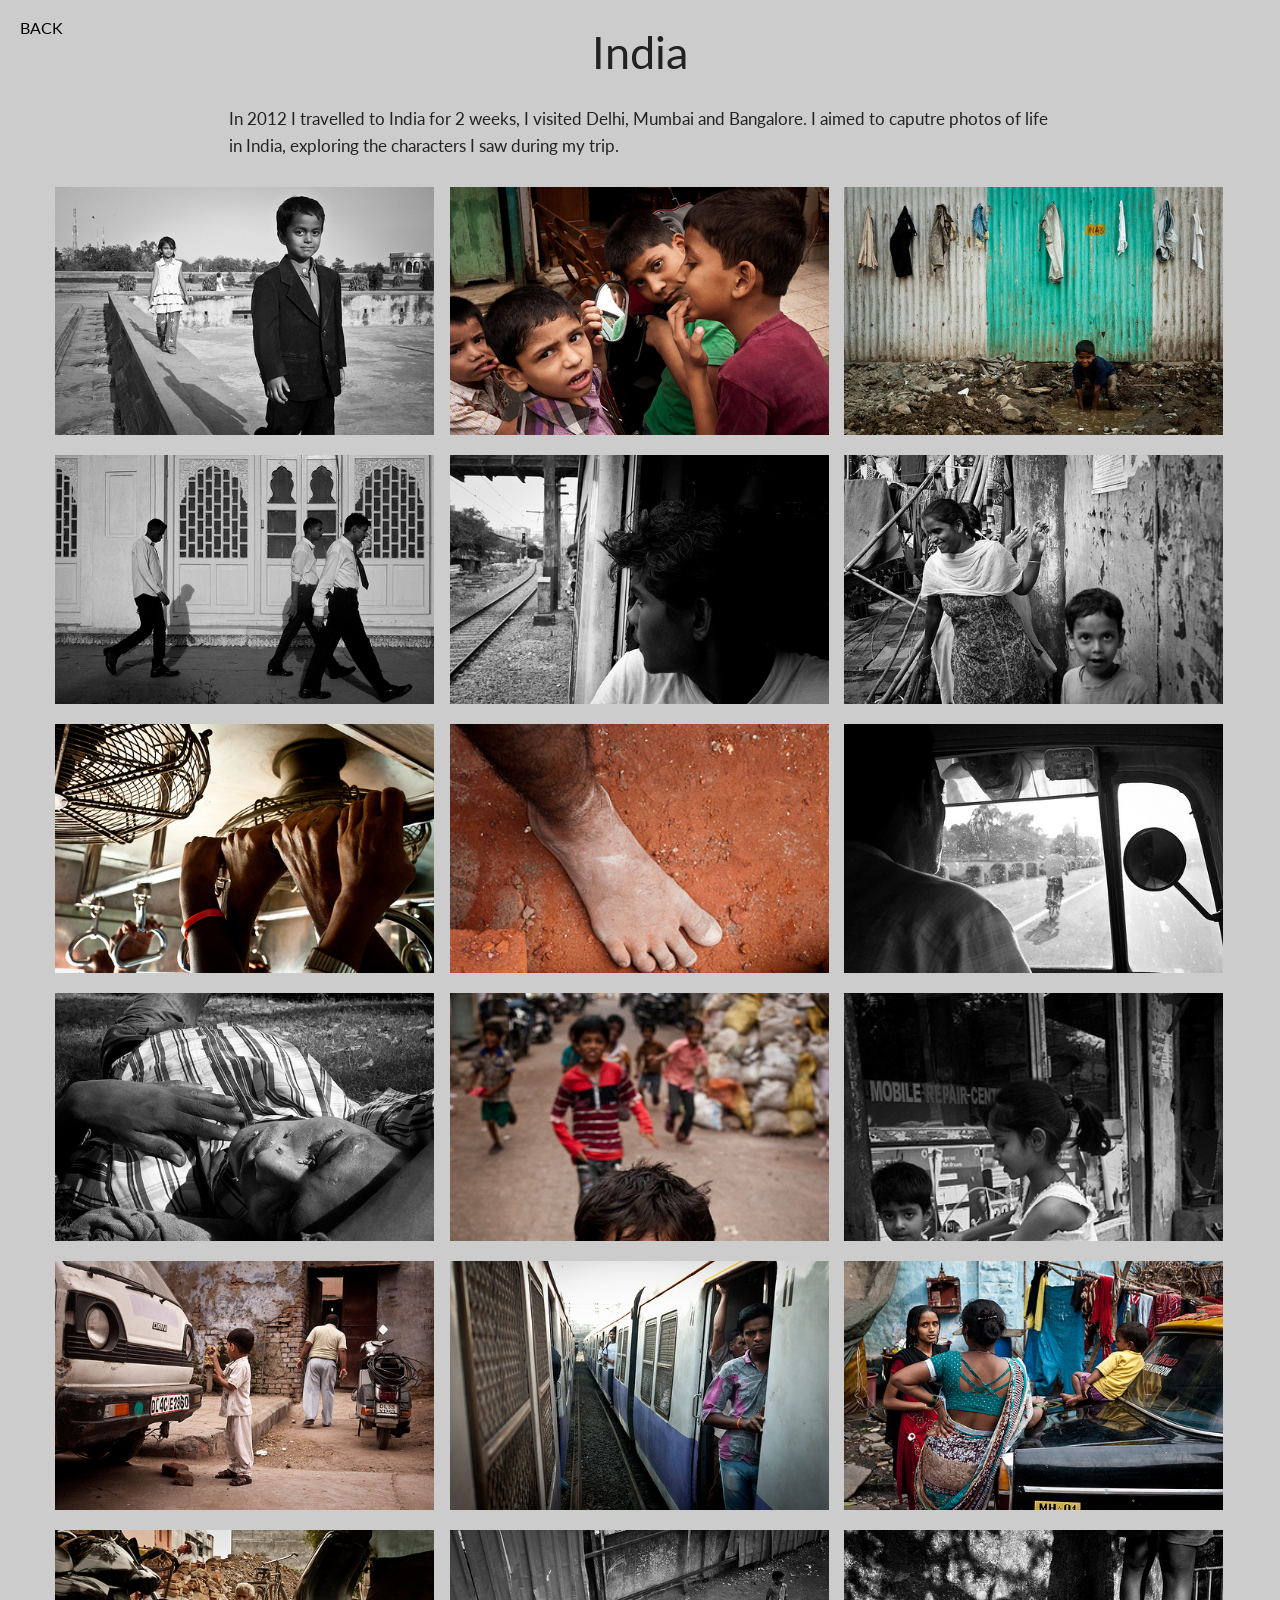
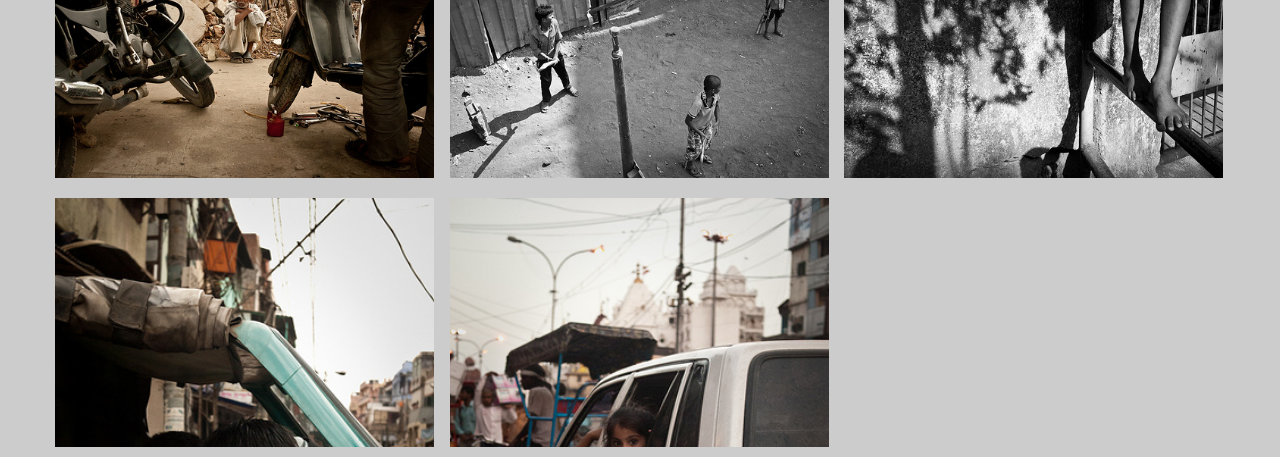
==== www/gallery/India/index.html @ d35228dc "projects page first run" ====
<!DOCTYPE html>
<!--[if lt IE 7]>      <html class="no-js lt-ie9 lt-ie8 lt-ie7"> <![endif]-->
<!--[if IE 7]>         <html class="no-js lt-ie9 lt-ie8"> <![endif]-->
<!--[if IE 8]>         <html class="no-js lt-ie9"> <![endif]-->
<!--[if gt IE 8]><!--> <html class="no-js"> <!--<![endif]-->
    <head>
        
        <meta charset="utf-8">
        <meta http-equiv="X-UA-Compatible" content="IE=edge">
        <title>JaredKrau.se - A Photo Blog</title>
        <meta name="description" content="">
        <meta name="viewport" content="width=device-width, initial-scale=1">

        <link rel="stylesheet" href="../../css/style.css">
        <link rel="stylesheet" href="../../css/foundation.css" />
        <link href='http://fonts.googleapis.com/css?family=Lato:100,300,400,900' rel='stylesheet' type='text/css'>
        <link href='http://fonts.googleapis.com/css?family=Lustria' rel='stylesheet' type='text/css'>
        <script src="../../js/vendor/modernizr-2.6.2.min.js"></script>

    </head>

    <body id="gallery">
        <!--[if lt IE 7]>
            <p class="browsehappy">You are using an <strong>outdated</strong> browser. Please <a href="http://browsehappy.com/">upgrade your browser</a> to improve your experience.</p>
        <![endif]-->
        <div class='gallery-grey hidden'>
        </div>
        <a href="javascript:void(0)" class="gallery-popup-img hidden" src=""></a>

        <div class="content row full-width">
            <div class="columns small-12 text-center">
                <h1>India</h1>

            </div>
            <a class="back-link" href="/#projects">BACK</a>
            <p class="columns small-11 small-centered medium-10 large-8">
                In 2012 I travelled to India for 2 weeks, I visited Delhi, Mumbai and Bangalore. I aimed to caputre photos of life in India, exploring the characters I saw during my trip. 
            </p>
            <div class="row gallery">
                <a href="javascript:void(0)" data-img="/India/gallery/1.jpg" class="columns small-12 medium-4 gallery-pod">
                    <img src="thumbnails/1.jpg">
                </a>
                <a href="javascript:void(0)" data-img="/India/gallery/2.jpg" class="columns small-12 medium-4 gallery-pod">
                    <img src="thumbnails/2.jpg">
                </a>
                <a href="javascript:void(0)" data-img="/India/gallery/3.jpg" class="columns small-12 medium-4 gallery-pod">
                    <img src="thumbnails/3.jpg">
                </a>
                <a href="javascript:void(0)" data-img ="/India/gallery/4.jpg" class="columns small-12 medium-4 gallery-pod">
                    <img src="thumbnails/4.jpg">
                </a>
                <a href="javascript:void(0)" data-img ="/India/gallery/5.jpg" class="columns small-12 medium-4 gallery-pod">
                    <img src="thumbnails/5.jpg">
                </a>
                <a href="javascript:void(0)" data-img ="/India/gallery/6.jpg" class="columns small-12 medium-4 gallery-pod">
                    <img src="thumbnails/6.jpg">
                </a>
                <a href="javascript:void(0)" data-img ="/India/gallery/7.jpg" class="columns small-12 medium-4 gallery-pod">
                    <img src="thumbnails/7.jpg">
                </a>
                <a href="javascript:void(0)" data-img ="/India/gallery/8.jpg" class="columns small-12 medium-4 gallery-pod">
                    <img src="thumbnails/8.jpg">
                </a>
                <a href="javascript:void(0)" data-img ="/India/gallery/9.jpg" class="columns small-12 medium-4 gallery-pod">
                    <img src="thumbnails/9.jpg">
                </a>
                 <a href="javascript:void(0)" data-img ="/India/gallery/10.jpg" class="columns small-12 medium-4 gallery-pod">
                    <img src="thumbnails/10.jpg">
                </a>
                 <a href="javascript:void(0)" data-img ="/India/gallery/11.jpg" class="columns small-12 medium-4 gallery-pod">
                    <img src="thumbnails/11.jpg">
                </a>
                 <a href="javascript:void(0)" data-img ="/India/gallery/12.jpg" class="columns small-12 medium-4 gallery-pod">
                    <img src="thumbnails/12.jpg">
                </a>
                 <a href="javascript:void(0)" data-img ="/India/gallery/13.jpg" class="columns small-12 medium-4 gallery-pod">
                    <img src="thumbnails/13.jpg">
                </a>
                 <a href="javascript:void(0)" data-img ="/India/gallery/14.jpg" class="columns small-12 medium-4 gallery-pod">
                    <img src="thumbnails/14.jpg">
                </a>
                 <a href="javascript:void(0)" data-img ="/India/gallery/15.jpg" class="columns small-12 medium-4 gallery-pod">
                    <img src="thumbnails/15.jpg">
                </a>
                 <a href="javascript:void(0)" data-img ="/India/gallery/16.jpg" class="columns small-12 medium-4 gallery-pod">
                    <img src="thumbnails/16.jpg">
                </a>
                 <a href="javascript:void(0)" data-img ="/India/gallery/17.jpg" class="columns small-12 medium-4 gallery-pod">
                    <img src="thumbnails/17.jpg">
                </a>
                 <a href="javascript:void(0)" data-img ="/India/gallery/18.jpg" class="columns small-12 medium-4 gallery-pod">
                    <img src="thumbnails/18.jpg">
                </a>
                 <a href="javascript:void(0)" data-img ="/India/gallery/19.jpg" class="columns small-12 medium-4 gallery-pod">
                    <img src="thumbnails/19.jpg">
                </a>
                 <a href="javascript:void(0)" data-img ="/India/gallery/20.jpg" class="columns small-12 medium-4 gallery-pod">
                    <img src="thumbnails/20.jpg">
                </a>

            </div>
        </div>
        <script src="//ajax.googleapis.com/ajax/libs/jquery/1.10.2/jquery.min.js"></script>
        <script>window.jQuery || document.write('<script src="../js/vendor/jquery-1.10.2.min.js"><\/script>')</script>
        <script src="../../js/plugins.js"></script>
        <script src="../../js/gallery.js"></script>
        <script src="../../js/vendor/hashchange.js"></script>

        <script src="../../js/foundation.min.js"></script>

        <script>
            $(document).foundation();
        </script>

    </body>
</html>
---- www/css/style.css ----
/*! normalize.css v1.1.3 | MIT License | git.io/normalize */
/* ==========================================================================
   HTML5 display definitions
   ========================================================================== */
/**
 * Correct `block` display not defined in IE 6/7/8/9 and Firefox 3.
 */
/* line 22, ../../src/scss/_normalize.scss */
article,
aside,
details,
figcaption,
figure,
footer,
header,
hgroup,
main,
nav,
section,
summary {
  display: block;
}

/**
 * Correct `inline-block` display not defined in IE 6/7/8/9 and Firefox 3.
 */
/* line 32, ../../src/scss/_normalize.scss */
audio,
canvas,
video {
  display: inline-block;
  *display: inline;
  *zoom: 1;
}

/**
 * Prevent modern browsers from displaying `audio` without controls.
 * Remove excess height in iOS 5 devices.
 */
/* line 43, ../../src/scss/_normalize.scss */
audio:not([controls]) {
  display: none;
  height: 0;
}

/**
 * Address styling not present in IE 7/8/9, Firefox 3, and Safari 4.
 * Known issue: no IE 6 support.
 */
/* line 53, ../../src/scss/_normalize.scss */
[hidden] {
  display: none;
}

/* ==========================================================================
   Base
   ========================================================================== */
/**
 * 1. Correct text resizing oddly in IE 6/7 when body `font-size` is set using
 *    `em` units.
 * 2. Prevent iOS text size adjust after orientation change, without disabling
 *    user zoom.
 */
/* line 68, ../../src/scss/_normalize.scss */
html {
  font-size: 100%;
  /* 1 */
  -ms-text-size-adjust: 100%;
  /* 2 */
  -webkit-text-size-adjust: 100%;
  /* 2 */
}

/**
 * Address `font-family` inconsistency between `textarea` and other form
 * elements.
 */
/* line 83, ../../src/scss/_normalize.scss */
html,
button,
input,
select,
textarea {
  font-family: sans-serif;
}

/**
 * Address margins handled incorrectly in IE 6/7.
 */
/* line 91, ../../src/scss/_normalize.scss */
body {
  margin: 0;
}

/* ==========================================================================
   Links
   ========================================================================== */
/**
 * Address `outline` inconsistency between Chrome and other browsers.
 */
/* line 103, ../../src/scss/_normalize.scss */
a:focus {
  outline: thin dotted;
}

/**
 * Improve readability when focused and also mouse hovered in all browsers.
 */
/* line 112, ../../src/scss/_normalize.scss */
a:active,
a:hover {
  outline: 0;
}

/* ==========================================================================
   Typography
   ========================================================================== */
/**
 * Address font sizes and margins set differently in IE 6/7.
 * Address font sizes within `section` and `article` in Firefox 4+, Safari 5,
 * and Chrome.
 */
/* line 126, ../../src/scss/_normalize.scss */
h1 {
  font-size: 2em;
  margin: 0.67em 0;
}

/* line 131, ../../src/scss/_normalize.scss */
h2 {
  font-size: 1.5em;
  margin: 0.83em 0;
}

/* line 136, ../../src/scss/_normalize.scss */
h3 {
  font-size: 1.17em;
  margin: 1em 0;
}

/* line 141, ../../src/scss/_normalize.scss */
h4 {
  font-size: 1em;
  margin: 1.33em 0;
}

/* line 146, ../../src/scss/_normalize.scss */
h5 {
  font-size: 0.83em;
  margin: 1.67em 0;
}

/* line 151, ../../src/scss/_normalize.scss */
h6 {
  font-size: 0.67em;
  margin: 2.33em 0;
}

/**
 * Address styling not present in IE 7/8/9, Safari 5, and Chrome.
 */
/* line 160, ../../src/scss/_normalize.scss */
abbr[title] {
  border-bottom: 1px dotted;
}

/**
 * Address style set to `bolder` in Firefox 3+, Safari 4/5, and Chrome.
 */
/* line 169, ../../src/scss/_normalize.scss */
b,
strong {
  font-weight: bold;
}

/* line 173, ../../src/scss/_normalize.scss */
blockquote {
  margin: 1em 40px;
}

/**
 * Address styling not present in Safari 5 and Chrome.
 */
/* line 181, ../../src/scss/_normalize.scss */
dfn {
  font-style: italic;
}

/**
 * Address differences between Firefox and other browsers.
 * Known issue: no IE 6/7 normalization.
 */
/* line 190, ../../src/scss/_normalize.scss */
hr {
  -moz-box-sizing: content-box;
  box-sizing: content-box;
  height: 0;
}

/**
 * Address styling not present in IE 6/7/8/9.
 */
/* line 200, ../../src/scss/_normalize.scss */
mark {
  background: #ff0;
  color: #000;
}

/**
 * Address margins set differently in IE 6/7.
 */
/* line 210, ../../src/scss/_normalize.scss */
p,
pre {
  margin: 1em 0;
}

/**
 * Correct font family set oddly in IE 6, Safari 4/5, and Chrome.
 */
/* line 221, ../../src/scss/_normalize.scss */
code,
kbd,
pre,
samp {
  font-family: monospace, serif;
  _font-family: 'courier new', monospace;
  font-size: 1em;
}

/**
 * Improve readability of pre-formatted text in all browsers.
 */
/* line 231, ../../src/scss/_normalize.scss */
pre {
  white-space: pre;
  white-space: pre-wrap;
  word-wrap: break-word;
}

/**
 * Address CSS quotes not supported in IE 6/7.
 */
/* line 241, ../../src/scss/_normalize.scss */
q {
  quotes: none;
}

/**
 * Address `quotes` property not supported in Safari 4.
 */
/* line 250, ../../src/scss/_normalize.scss */
q:before,
q:after {
  content: '';
  content: none;
}

/**
 * Address inconsistent and variable font size in all browsers.
 */
/* line 259, ../../src/scss/_normalize.scss */
small {
  font-size: 80%;
}

/**
 * Prevent `sub` and `sup` affecting `line-height` in all browsers.
 */
/* line 268, ../../src/scss/_normalize.scss */
sub,
sup {
  font-size: 75%;
  line-height: 0;
  position: relative;
  vertical-align: baseline;
}

/* line 275, ../../src/scss/_normalize.scss */
sup {
  top: -0.5em;
}

/* line 279, ../../src/scss/_normalize.scss */
sub {
  bottom: -0.25em;
}

/* ==========================================================================
   Lists
   ========================================================================== */
/**
 * Address margins set differently in IE 6/7.
 */
/* line 294, ../../src/scss/_normalize.scss */
dl,
menu,
ol,
ul {
  margin: 1em 0;
}

/* line 298, ../../src/scss/_normalize.scss */
dd {
  margin: 0 0 0 40px;
}

/**
 * Address paddings set differently in IE 6/7.
 */
/* line 308, ../../src/scss/_normalize.scss */
menu,
ol,
ul {
  padding: 0 0 0 40px;
}

/**
 * Correct list images handled incorrectly in IE 7.
 */
/* line 317, ../../src/scss/_normalize.scss */
nav ul,
nav ol {
  list-style: none;
  list-style-image: none;
}

/* ==========================================================================
   Embedded content
   ========================================================================== */
/**
 * 1. Remove border when inside `a` element in IE 6/7/8/9 and Firefox 3.
 * 2. Improve image quality when scaled in IE 7.
 */
/* line 331, ../../src/scss/_normalize.scss */
img {
  border: 0;
  /* 1 */
  -ms-interpolation-mode: bicubic;
  /* 2 */
}

/**
 * Correct overflow displayed oddly in IE 9.
 */
/* line 340, ../../src/scss/_normalize.scss */
svg:not(:root) {
  overflow: hidden;
}

/* ==========================================================================
   Figures
   ========================================================================== */
/**
 * Address margin not present in IE 6/7/8/9, Safari 5, and Opera 11.
 */
/* line 352, ../../src/scss/_normalize.scss */
figure {
  margin: 0;
}

/* ==========================================================================
   Forms
   ========================================================================== */
/**
 * Correct margin displayed oddly in IE 6/7.
 */
/* line 364, ../../src/scss/_normalize.scss */
form {
  margin: 0;
}

/**
 * Define consistent border, margin, and padding.
 */
/* line 372, ../../src/scss/_normalize.scss */
fieldset {
  border: 1px solid #c0c0c0;
  margin: 0 2px;
  padding: 0.35em 0.625em 0.75em;
}

/**
 * 1. Correct color not being inherited in IE 6/7/8/9.
 * 2. Correct text not wrapping in Firefox 3.
 * 3. Correct alignment displayed oddly in IE 6/7.
 */
/* line 384, ../../src/scss/_normalize.scss */
legend {
  border: 0;
  /* 1 */
  padding: 0;
  white-space: normal;
  /* 2 */
  *margin-left: -7px;
  /* 3 */
}

/**
 * 1. Correct font size not being inherited in all browsers.
 * 2. Address margins set differently in IE 6/7, Firefox 3+, Safari 5,
 *    and Chrome.
 * 3. Improve appearance and consistency in all browsers.
 */
/* line 401, ../../src/scss/_normalize.scss */
button,
input,
select,
textarea {
  font-size: 100%;
  /* 1 */
  margin: 0;
  /* 2 */
  vertical-align: baseline;
  /* 3 */
  *vertical-align: middle;
  /* 3 */
}

/**
 * Address Firefox 3+ setting `line-height` on `input` using `!important` in
 * the UA stylesheet.
 */
/* line 414, ../../src/scss/_normalize.scss */
button,
input {
  line-height: normal;
}

/**
 * Address inconsistent `text-transform` inheritance for `button` and `select`.
 * All other form control elements do not inherit `text-transform` values.
 * Correct `button` style inheritance in Chrome, Safari 5+, and IE 6+.
 * Correct `select` style inheritance in Firefox 4+ and Opera.
 */
/* line 426, ../../src/scss/_normalize.scss */
button,
select {
  text-transform: none;
}

/**
 * 1. Avoid the WebKit bug in Android 4.0.* where (2) destroys native `audio`
 *    and `video` controls.
 * 2. Correct inability to style clickable `input` types in iOS.
 * 3. Improve usability and consistency of cursor style between image-type
 *    `input` and others.
 * 4. Remove inner spacing in IE 7 without affecting normal text inputs.
 *    Known issue: inner spacing remains in IE 6.
 */
/* line 443, ../../src/scss/_normalize.scss */
button,
html input[type="button"],
input[type="reset"],
input[type="submit"] {
  -webkit-appearance: button;
  /* 2 */
  cursor: pointer;
  /* 3 */
  *overflow: visible;
  /* 4 */
}

/**
 * Re-set default cursor for disabled elements.
 */
/* line 454, ../../src/scss/_normalize.scss */
button[disabled],
html input[disabled] {
  cursor: default;
}

/**
 * 1. Address box sizing set to content-box in IE 8/9.
 * 2. Remove excess padding in IE 8/9.
 * 3. Remove excess padding in IE 7.
 *    Known issue: excess padding remains in IE 6.
 */
/* line 466, ../../src/scss/_normalize.scss */
input[type="checkbox"],
input[type="radio"] {
  box-sizing: border-box;
  /* 1 */
  padding: 0;
  /* 2 */
  *height: 13px;
  /* 3 */
  *width: 13px;
  /* 3 */
}

/**
 * 1. Address `appearance` set to `searchfield` in Safari 5 and Chrome.
 * 2. Address `box-sizing` set to `border-box` in Safari 5 and Chrome
 *    (include `-moz` to future-proof).
 */
/* line 479, ../../src/scss/_normalize.scss */
input[type="search"] {
  -webkit-appearance: textfield;
  /* 1 */
  -moz-box-sizing: content-box;
  -webkit-box-sizing: content-box;
  /* 2 */
  box-sizing: content-box;
}

/**
 * Remove inner padding and search cancel button in Safari 5 and Chrome
 * on OS X.
 */
/* line 492, ../../src/scss/_normalize.scss */
input[type="search"]::-webkit-search-cancel-button,
input[type="search"]::-webkit-search-decoration {
  -webkit-appearance: none;
}

/**
 * Remove inner padding and border in Firefox 3+.
 */
/* line 501, ../../src/scss/_normalize.scss */
button::-moz-focus-inner,
input::-moz-focus-inner {
  border: 0;
  padding: 0;
}

/**
 * 1. Remove default vertical scrollbar in IE 6/7/8/9.
 * 2. Improve readability and alignment in all browsers.
 */
/* line 511, ../../src/scss/_normalize.scss */
textarea {
  overflow: auto;
  /* 1 */
  vertical-align: top;
  /* 2 */
}

/* ==========================================================================
   Tables
   ========================================================================== */
/**
 * Remove most spacing between table cells.
 */
/* line 524, ../../src/scss/_normalize.scss */
table {
  border-collapse: collapse;
  border-spacing: 0;
}

/*! HTML5 Boilerplate v4.3.0 | MIT License | http://h5bp.com/ */
/*
 * What follows is the result of much research on cross-browser styling.
 * Credit left inline and big thanks to Nicolas Gallagher, Jonathan Neal,
 * Kroc Camen, and the H5BP dev community and team.
 */
/* ==========================================================================
   Base styles: opinionated defaults
   ========================================================================== */
/* line 17, ../../src/scss/_boilerplate-pre.scss */
html,
button,
input,
select,
textarea {
  color: #222;
}

/* line 21, ../../src/scss/_boilerplate-pre.scss */
html {
  font-size: 1em;
  line-height: 1.4;
}

/*
 * Remove text-shadow in selection highlight: h5bp.com/i
 * These selection rule sets have to be separate.
 * Customize the background color to match your design.
 */
/* line 32, ../../src/scss/_boilerplate-pre.scss */
::-moz-selection {
  background: #b3d4fc;
  text-shadow: none;
}

/* line 37, ../../src/scss/_boilerplate-pre.scss */
::selection {
  background: #b3d4fc;
  text-shadow: none;
}

/*
 * A better looking default horizontal rule
 */
/* line 46, ../../src/scss/_boilerplate-pre.scss */
hr {
  display: block;
  height: 1px;
  border: 0;
  border-top: 1px solid #ccc;
  margin: 1em 0;
  padding: 0;
}

/*
 * Remove the gap between images, videos, audio and canvas and the bottom of
 * their containers: h5bp.com/i/440
 */
/* line 63, ../../src/scss/_boilerplate-pre.scss */
audio,
canvas,
img,
video {
  vertical-align: middle;
}

/*
 * Remove default fieldset styles.
 */
/* line 71, ../../src/scss/_boilerplate-pre.scss */
fieldset {
  border: 0;
  margin: 0;
  padding: 0;
}

/*
 * Allow only vertical resizing of textareas.
 */
/* line 81, ../../src/scss/_boilerplate-pre.scss */
textarea {
  resize: vertical;
}

/* ==========================================================================
   Browse Happy prompt
   ========================================================================== */
/* line 89, ../../src/scss/_boilerplate-pre.scss */
.browsehappy {
  margin: 0.2em 0;
  background: #ccc;
  color: #000;
  padding: 0.2em 0;
}

/* ==========================================================================
   Author's custom styles
   ========================================================================== */
/* line 1, ../../src/scss/_main.scss */
#body {
  background-color: #ccc;
  font-family: 'Lato', sans-serif;
}

/* line 8, ../../src/scss/_main.scss */
.row.full-width {
  width: 100%;
  max-width: 100%;
}

/* line 13, ../../src/scss/_main.scss */
.row.centered {
  display: block;
  margin: 0 auto;
}

/* line 18, ../../src/scss/_main.scss */
.fade-content {
  width: 100%;
  height: 100%;
  display: block;
  opacity: 0.7;
  background-color: #333;
}

/* line 26, ../../src/scss/_main.scss */
.fade {
  opacity: 0;
}

/* line 29, ../../src/scss/_main.scss */
.hidden {
  display: none;
}

/* line 34, ../../src/scss/_main.scss */
.fader {
  transition: opacity .5s ease-in-out;
  -moz-transition: opacity .5s ease-in-out;
  -webkit-transition: opacity .5s ease-in-out;
}

/* line 41, ../../src/scss/_main.scss */
.grey-cover {
  position: absolute;
  top: 0;
  left: 0;
  width: 100%;
  height: 100%;
  background-color: #000;
  opacity: 0.9;
  display: block;
  z-index: 2;
}

/* line 53, ../../src/scss/_main.scss */
.popup-img {
  position: absolute;
  display: block;
  left: 0;
  width: 100%;
  max-width: 1000px;
  left: 50%;
  margin-left: -500px;
  z-index: 3;
  height: 100%;
  background-repeat: no-repeat;
  background-position: center top;
  background-size: contain;
}

/* line 68, ../../src/scss/_main.scss */
.top-grey {
  position: absolute;
  background-color: #333;
  height: 15px;
  width: 100%;
  top: 0;
  left: 0;
  z-index: 0;
}

/* line 78, ../../src/scss/_main.scss */
.container {
  position: absolute;
  left: 0;
  width: 100%;
  z-index: 1;
  max-width: 1535px;
}

/* line 87, ../../src/scss/_main.scss */
.nav-top-section {
  background-color: #333;
}
/* line 89, ../../src/scss/_main.scss */
.nav-top-section .navtop {
  background-color: #ccc;
  height: 15px;
}

/* line 96, ../../src/scss/_main.scss */
.nav-row .nav {
  display: block;
  padding: 15px 0 0 15px;
}
/* line 100, ../../src/scss/_main.scss */
.nav-row .nav .mobile-menu-trigger {
  display: none;
}
/* line 104, ../../src/scss/_main.scss */
.nav-row .nav img {
  display: block;
  width: 100%;
}
/* line 109, ../../src/scss/_main.scss */
.nav-row .nav .home-link {
  width: 22%;
  min-width: 45px;
  display: inline-block;
}
/* line 117, ../../src/scss/_main.scss */
.nav-row .nav ul {
  list-style-type: none;
  margin-top: 15px;
  margin-bottom: 0;
  margin-left: 0;
  padding-left: 0;
}
/* line 124, ../../src/scss/_main.scss */
.nav-row .nav ul li {
  margin: 5px 0 0 2px;
  width: 100%;
}
/* line 128, ../../src/scss/_main.scss */
.nav-row .nav ul li a {
  font-weight: 300;
  font-size: 20px;
  color: #333;
  text-decoration: none;
}
/* line 136, ../../src/scss/_main.scss */
.nav-row .nav ul li a:hover {
  color: #fff;
}
/* line 142, ../../src/scss/_main.scss */
.nav-row .nav .info {
  width: 100%;
  border-top: 1px solid #333;
  padding-top: 10px;
}
/* line 147, ../../src/scss/_main.scss */
.nav-row .nav .info p {
  font-weight: 300;
  font-size: 13px;
  color: #333;
}
/* line 155, ../../src/scss/_main.scss */
.nav-row .nav .social {
  margin: 10px 0;
  vertical-align: bottom;
}
/* line 158, ../../src/scss/_main.scss */
.nav-row .nav .social a {
  font-weight: 900;
  font-size: 15px;
  color: #333;
  text-decoration: none;
}
/* line 165, ../../src/scss/_main.scss */
.nav-row .nav .social a:hover {
  color: #fff;
}
/* line 170, ../../src/scss/_main.scss */
.nav-row .nav .burger {
  display: none;
}

/* line 177, ../../src/scss/_main.scss */
.loader {
  background-image: url("../img/load.gif");
  background-position: center 40%;
  background-size: 16px;
  background-repeat: no-repeat;
}

/* line 184, ../../src/scss/_main.scss */
.content-container {
  position: relative;
  padding: 0 !important;
  min-height: 300px;
}
/* line 191, ../../src/scss/_main.scss */
.content-container .page-title {
  padding-left: 20px;
  padding-top: 20px;
  color: #fff;
  font-size: 50px;
  font-weight: 100;
  margin: 0;
}
/* line 199, ../../src/scss/_main.scss */
.content-container p {
  padding-left: 20px;
  color: #fff;
  width: 70%;
  font-size: 16px;
  font-weight: 300;
  margin-bottom: 30px;
}
/* line 209, ../../src/scss/_main.scss */
.content-container a {
  color: #ff7700;
  text-decoration: none;
}
/* line 214, ../../src/scss/_main.scss */
.content-container a:hover {
  color: #fff;
}
/* line 218, ../../src/scss/_main.scss */
.content-container .home-page {
  display: block;
  position: relative;
  height: 0;
  padding-bottom: 67%;
  background-repeat: no-repeat;
  background-position: center top;
  background-size: contain;
}
/* line 228, ../../src/scss/_main.scss */
.content-container .home-page .loader {
  width: 31px;
  position: absolute;
  left: 50%;
  margin-left: -15.5px;
  top: 30%;
  opacity: 0.8;
}
/* line 238, ../../src/scss/_main.scss */
.content-container .page {
  background-color: #333;
}
/* line 242, ../../src/scss/_main.scss */
.content-container .content-container {
  width: 100%;
}
/* line 246, ../../src/scss/_main.scss */
.content-container img {
  width: 100%;
}
/* line 250, ../../src/scss/_main.scss */
.content-container .left {
  position: absolute;
  top: 0;
  left: 0;
  opacity: 0.1;
  height: 100%;
  background: url("../img/naked-arrow-left.png") no-repeat center 40%;
  background-size: 90%;
}
/* line 260, ../../src/scss/_main.scss */
.content-container .right {
  position: absolute;
  top: 0;
  right: 0;
  opacity: 0.1;
  height: 100%;
  background: url("../img/naked-arrow-right.png") no-repeat center 40%;
  background-size: 90%;
}
/* line 270, ../../src/scss/_main.scss */
.content-container .left:hover {
  opacity: 0.8;
}
/* line 274, ../../src/scss/_main.scss */
.content-container .right:hover {
  opacity: 0.8;
}
/* line 278, ../../src/scss/_main.scss */
.content-container .archive-page {
  position: relative;
}
/* line 280, ../../src/scss/_main.scss */
.content-container .archive-page .archive-row {
  margin: 0;
  width: 100%;
  padding-bottom: 30px;
}
/* line 284, ../../src/scss/_main.scss */
.content-container .archive-page .archive-row [class*="column"] + [class*="column"]:last-child {
  float: left;
}
/* line 288, ../../src/scss/_main.scss */
.content-container .archive-page .archive-image-wrap {
  background-color: transparent;
}
/* line 291, ../../src/scss/_main.scss */
.content-container .archive-page .archive-image-wrap img {
  width: 100%;
  margin: 25px 0 0;
  -webkit-border-radius: 8px;
  -moz-border-radius: 8px;
  border-radius: 8px;
}
/* line 300, ../../src/scss/_main.scss */
.content-container .archive-page .archive-thumb {
  border: 2px solid transparent;
}
/* line 303, ../../src/scss/_main.scss */
.content-container .archive-page .archive-thumb:hover {
  border: 2px solid #ff7700;
}
/* line 308, ../../src/scss/_main.scss */
.content-container .archive-page .archive-next-button {
  display: inline-block;
  width: 45%;
  float: right;
  height: 45px;
  padding-top: 10px;
  font-size: 20px;
}
/* line 317, ../../src/scss/_main.scss */
.content-container .archive-page .archive-previous-button {
  display: inline-block;
  width: 45%;
  float: left;
  height: 45px;
  padding-top: 10px;
  font-size: 20px;
}
/* line 327, ../../src/scss/_main.scss */
.content-container .archive-page .archive-buttons-holder {
  position: absolute;
  top: 30px;
  right: 15px;
  width: 50%;
  max-width: 550px;
  height: 55px;
}
/* line 336, ../../src/scss/_main.scss */
.content-container .archive-page .archive-button {
  text-decoration: none;
  background-color: transparent;
  border: 2px solid #aaa;
  color: #ff7700;
  font-weight: 400;
  text-align: center;
  -webkit-border-radius: 4px;
  -moz-border-radius: 4px;
  border-radius: 4px;
  -webkit-transition: all 250ms linear;
  -moz-transition: all 250ms linear;
  -o-transition: all 250ms linear;
  -ms-transition: all 250ms linear;
  transition: all 250ms linear;
}
/* line 353, ../../src/scss/_main.scss */
.content-container .archive-page .archive-button:hover {
  background-color: #555;
}

/* line 361, ../../src/scss/_main.scss */
.project-row {
  width: 95% !important;
  margin: 0 auto !important;
  margin-top: 30px !important;
}
/* line 365, ../../src/scss/_main.scss */
.project-row [class*="column"] + [class*="column"]:last-child {
  float: left;
}

/* line 371, ../../src/scss/_main.scss */
.page-subheader {
  position: absolute;
  left: 0;
  bottom: 0;
  width: 100%;
  text-align: center;
  font-size: 20px;
  font-weight: 300;
  color: #fff;
  margin-bottom: 10px;
}

/* line 384, ../../src/scss/_main.scss */
.project-pod {
  border: 2px solid transparent;
  margin-bottom: 10px;
  -webkit-border-radius: 4px;
  -moz-border-radius: 4px;
  border-radius: 4px;
  position: relative;
  height: 0;
  padding-bottom: 30%;
}
/* line 394, ../../src/scss/_main.scss */
.project-pod img {
  position: absolute;
  top: 10px;
  left: 50%;
  width: 96%;
  margin-left: -48%;
}

/* line 404, ../../src/scss/_main.scss */
.project-pod:hover {
  border: 2px solid #ff7700;
}

/* line 409, ../../src/scss/_main.scss */
#gallery {
  background-color: #ccc;
  font-family: 'Lato', sans-serif;
  display: block;
}
/* line 414, ../../src/scss/_main.scss */
#gallery .gallery {
  display: block;
  width: 100%;
  margin: 0 auto;
  max-width: 1200px;
  padding-right: 1em;
}
/* line 420, ../../src/scss/_main.scss */
#gallery .gallery [class*="column"] + [class*="column"]:last-child {
  float: left;
}
/* line 424, ../../src/scss/_main.scss */
#gallery h1 {
  font-size: 45px;
  font-weight: 400;
  text-align: center;
}
/* line 430, ../../src/scss/_main.scss */
#gallery p {
  line-height: 1.6em;
  font-size: 17px;
}
/* line 435, ../../src/scss/_main.scss */
#gallery .gallery-pod {
  margin: 10px 0;
  position: relative;
  height: 0;
  padding-bottom: 21%;
  overflow: hidden;
}
/* line 442, ../../src/scss/_main.scss */
#gallery .gallery-pod img {
  position: absolute;
  top: 0;
  width: 96%;
  margin-left: -48%;
  display: block;
  margin: 0 auto;
}
/* line 452, ../../src/scss/_main.scss */
#gallery .back-link {
  position: absolute;
  left: 20px;
  top: 20px;
  text-decoration: none;
  color: #000;
  z-index: 1;
}
/* line 461, ../../src/scss/_main.scss */
#gallery .back-link:hover {
  color: #ff7700;
}
/* line 465, ../../src/scss/_main.scss */
#gallery .gallery-grey {
  position: fixed;
  top: 0;
  left: 0;
  width: 100%;
  height: 100%;
  background-color: #000;
  opacity: 0.9;
  display: block;
  z-index: 2;
}
/* line 477, ../../src/scss/_main.scss */
#gallery .gallery-popup-img {
  position: fixed;
  display: block;
  width: 100%;
  max-width: 1000px;
  left: 50%;
  margin-left: -500px;
  z-index: 3;
  height: 100%;
  background-position: top center;
  background-repeat: no-repeat;
  background-size: contain;
}
/* line 491, ../../src/scss/_main.scss */
#gallery .body-limit {
  max-height: 100%;
}

/* line 1, ../../src/scss/_uploads.scss */
.body-limit {
  display: block;
  max-height: 900px;
  max-width: 100%;
  overflow: hidden;
}

/* line 8, ../../src/scss/_uploads.scss */
#uploads {
  background-color: #222;
}
/* line 11, ../../src/scss/_uploads.scss */
#uploads .uploader {
  position: absolute;
  z-index: 3;
}
/* line 16, ../../src/scss/_uploads.scss */
#uploads .uploader-container {
  text-align: center;
}
/* line 20, ../../src/scss/_uploads.scss */
#uploads .upload-form {
  position: absolute;
  left: 50%;
  top: 150px;
  margin-left: -175px;
  background-color: #444;
  text-align: center;
  display: block;
  padding: 20px;
  width: 350px;
  height: 315px;
  border: 1px solid #000;
  -webkit-border-radius: 4px;
  -moz-border-radius: 4px;
  border-radius: 4px;
}
/* line 37, ../../src/scss/_uploads.scss */
#uploads .upload-form h1 {
  font-family: 'Lato', sans-serif;
  font-weight: 300;
  color: #ddd;
  font-size: 45px;
  margin: 0 auto;
  display: block;
  padding: 0 0 15px;
}
/* line 48, ../../src/scss/_uploads.scss */
#uploads .hidden-form-element {
  display: none;
  visibility: hidden;
  opacity: 0;
}
/* line 54, ../../src/scss/_uploads.scss */
#uploads .form-button {
  width: 45%;
  height: 34px;
  padding-top: 9px;
  display: inline-block;
  font-size: 15px;
}
/* line 62, ../../src/scss/_uploads.scss */
#uploads .upload-link {
  display: inline-block;
  font-family: 'Lato', sans-serif;
  font-weight: 400;
  font-size: 35px;
  color: #ff7700;
  padding-top: 30px;
  text-decoration: none;
}
/* line 72, ../../src/scss/_uploads.scss */
#uploads .upload-link:hover {
  color: #ddd;
}
/* line 76, ../../src/scss/_uploads.scss */
#uploads .top-nav {
  position: fixed;
  z-index: 1;
  background-color: #333;
  width: 100%;
  border-bottom: 1px solid #eee;
}
/* line 85, ../../src/scss/_uploads.scss */
#uploads .archive-image-holder {
  margin-top: 105px;
}
/* line 89, ../../src/scss/_uploads.scss */
#uploads .button-link {
  float: left;
}
/* line 93, ../../src/scss/_uploads.scss */
#uploads .next-button {
  display: inline-block;
  width: 45%;
  float: right;
  height: 45px;
  padding-top: 10px;
  font-size: 20px;
}
/* line 102, ../../src/scss/_uploads.scss */
#uploads .previous-button {
  display: inline-block;
  width: 45%;
  float: left;
  height: 45px;
  padding-top: 10px;
  font-size: 20px;
}
/* line 112, ../../src/scss/_uploads.scss */
#uploads .buttons-holder {
  display: block;
  float: right;
  margin: 25px 0;
  max-width: 550px;
  width: 99%;
  height: 55px;
}
/* line 123, ../../src/scss/_uploads.scss */
#uploads .button {
  text-decoration: none;
  background-color: transparent;
  border: 2px solid #aaa;
  color: #dddddd;
  font-family: 'Lato', sans-serif;
  font-weight: 400;
  text-align: center;
  -webkit-border-radius: 4px;
  -moz-border-radius: 4px;
  border-radius: 4px;
  -webkit-transition: all 250ms linear;
  -moz-transition: all 250ms linear;
  -o-transition: all 250ms linear;
  -ms-transition: all 250ms linear;
  transition: all 250ms linear;
}
/* line 141, ../../src/scss/_uploads.scss */
#uploads .button:hover {
  background-color: #555555;
}
/* line 145, ../../src/scss/_uploads.scss */
#uploads .submit-link {
  float: right;
}
/* line 149, ../../src/scss/_uploads.scss */
#uploads .textarea {
  outline: none;
  padding: 10px;
  margin: 0 auto 30px;
  display: block;
  width: 100%;
  height: 100px;
  max-height: 100px;
  font-family: Helvetica, Arial, "Sans Serif";
  font-size: 13px;
  color: #333;
  border: 1px solid #ddd;
  -webkit-border-radius: 4px;
  -moz-border-radius: 4px;
  border-radius: 4px;
  -webkit-box-shadow: inset 0px 0px 10px 0px #eee;
  -moz-box-shadow: inset 0px 0px 10px 0px #eee;
  box-shadow: inset 0px 0px 10px 0px #eee;
  -webkit-transition: all 250ms linear;
  -moz-transition: all 350ms linear;
  -o-transition: all 350ms linear;
  -ms-transition: all 350ms linear;
  transition: all 350ms linear;
}
/* line 175, ../../src/scss/_uploads.scss */
#uploads .textarea:focus {
  background-color: #ddd;
  border-color: #999;
  -webkit-box-shadow: inset 0px 0px 10px 0px #ddd;
  -moz-box-shadow: inset 0px 0px 10px 0px #ddd;
  box-shadow: inset 0px 0px 10px 0px #ddd;
}
/* line 183, ../../src/scss/_uploads.scss */
#uploads .editor {
  position: relative;
  z-index: 1;
}
/* line 185, ../../src/scss/_uploads.scss */
#uploads .editor [class*="column"] + [class*="column"]:last-child {
  float: left;
}
/* line 191, ../../src/scss/_uploads.scss */
#uploads .image-block {
  height: 335px;
  border-left: 1px solid #eee;
  border-bottom: 1px solid #eee;
  border-right: 1px solid #eee;
}
/* line 201, ../../src/scss/_uploads.scss */
#uploads .image-block img {
  width: 100%;
  max-width: 150px;
  display: block;
  margin: 20px auto;
  -webkit-border-radius: 8px;
  -moz-border-radius: 8px;
  border-radius: 8px;
  border: 1px solid #222;
}
/* line 212, ../../src/scss/_uploads.scss */
#uploads .image-block textarea {
  padding: 5px;
  width: 100%;
  height: 60px;
  -webkit-border-radius: 8px;
  -moz-border-radius: 8px;
  border-radius: 8px;
}
/* line 221, ../../src/scss/_uploads.scss */
#uploads .image-block .portfolio-block {
  width: 100%;
  display: block;
  height: 15px;
  margin: 5px 0 10px;
}
/* line 228, ../../src/scss/_uploads.scss */
#uploads .image-block .portfolio {
  float: left;
  display: inline-block;
}
/* line 233, ../../src/scss/_uploads.scss */
#uploads .image-block h3 {
  display: inline-block;
  color: #fff;
  float: right;
  margin: -4px 0 0;
}
/* line 240, ../../src/scss/_uploads.scss */
#uploads .image-block a {
  display: inline-block;
  width: 40px;
  height: 40px;
  opacity: 0.6;
  margin-top: 10px;
}
/* line 248, ../../src/scss/_uploads.scss */
#uploads .image-block a:hover {
  opacity: 1;
}
/* line 252, ../../src/scss/_uploads.scss */
#uploads .image-block .save {
  background: url(../img/save.png) no-repeat top left;
  float: left;
  margin-left: 10%;
}
/* line 258, ../../src/scss/_uploads.scss */
#uploads .image-block .delete {
  background: url(../img/delete.png) no-repeat top left;
  float: right;
  margin-right: 10%;
}
/* line 266, ../../src/scss/_uploads.scss */
#uploads .grey {
  position: absolute;
  height: 1000px;
  width: 100%;
  top: 0;
  left: 0;
  opacity: 0.8;
  background-color: #000;
  z-index: 2;
  display: block;
}
/* line 279, ../../src/scss/_uploads.scss */
#uploads .popup {
  position: fixed;
  top: 5%;
  width: 300px;
  left: 50%;
  margin-left: -150px;
  background-color: #aaa;
  -webkit-border-radius: 8px;
  -moz-border-radius: 8px;
  border-radius: 8px;
  border: 2px solid #000;
  z-index: 3;
  padding-top: 25px;
  position: relative;
}
/* line 293, ../../src/scss/_uploads.scss */
#uploads .popup h2 {
  font-family: 'Lato', sans-serif;
  font-weight: 400;
  font-size: 15px;
  width: 100%;
  text-align: center;
  margin-bottom: 10px;
}
/* line 302, ../../src/scss/_uploads.scss */
#uploads .popup h3 {
  font-family: 'Lato', sans-serif;
  font-weight: 400;
  font-size: 15px;
  text-align: left;
  margin-bottom: 10px;
  padding-left: 20px;
  display: inline-block;
  padding-right: 5px;
}
/* line 313, ../../src/scss/_uploads.scss */
#uploads .popup span {
  font-family: 'Lato', sans-serif;
  font-weight: 400;
  font-size: 12px;
  display: inline-block;
}
/* line 322, ../../src/scss/_uploads.scss */
#uploads .popup-thumb {
  margin: 0 auto;
  display: block;
  -webkit-border-radius: 8px;
  -moz-border-radius: 8px;
  border-radius: 8px;
}
/* line 330, ../../src/scss/_uploads.scss */
#uploads .popup-confirm {
  background: url(../img/save.png) no-repeat top left;
  margin-left: 20px;
  width: 40px;
  height: 40px;
  display: inline-block;
}
/* line 338, ../../src/scss/_uploads.scss */
#uploads .popup-cancel {
  background: url(../img/delete.png) no-repeat top left;
  margin-left: 172px;
  width: 40px;
  height: 40px;
  display: inline-block;
}
/* line 346, ../../src/scss/_uploads.scss */
#uploads .popup-buttons {
  margin: 20px 0;
}

@media (max-width: 1025px) {
  /* line 6, ../../src/scss/_media.scss */
  .content-container .left {
    background-position: center 25%;
    opacity: 0.8;
  }
  /* line 10, ../../src/scss/_media.scss */
  .content-container .right {
    background-position: center 25%;
    opacity: 0.8;
  }
  /* line 14, ../../src/scss/_media.scss */
  .content-container .left:hover {
    opacity: 0.8;
  }
  /* line 18, ../../src/scss/_media.scss */
  .content-container .right:hover {
    opacity: 0.8;
  }
  /* line 22, ../../src/scss/_media.scss */
  .content-container .archive-page .archive-thumb {
    border: none;
  }
  /* line 25, ../../src/scss/_media.scss */
  .content-container .archive-page .archive-thumb:hover {
    border: none;
  }
}
@media (max-width: 1000px) {
  /* line 37, ../../src/scss/_media.scss */
  .popup-img {
    margin-left: -50%;
  }

  /* line 42, ../../src/scss/_media.scss */
  #gallery .gallery-popup-img {
    margin-left: -50%;
  }
}
@media (max-width: 640px) {
  /* line 50, ../../src/scss/_media.scss */
  .loader {
    background-image: url("../img/load.gif");
    background-position: center 15%;
    background-size: 16px;
    background-repeat: no-repeat;
  }

  /* line 56, ../../src/scss/_media.scss */
  .grey-cover {
    display: none;
  }

  /* line 60, ../../src/scss/_media.scss */
  .popup-img {
    display: none;
  }

  /* line 63, ../../src/scss/_media.scss */
  .nav-top-section {
    display: none;
  }

  /* line 67, ../../src/scss/_media.scss */
  .top-grey {
    display: none;
  }

  /* line 71, ../../src/scss/_media.scss */
  .mobile-hidden {
    display: none;
  }

  /* line 75, ../../src/scss/_media.scss */
  .mobile-fade {
    opacity: 0;
  }

  /* line 80, ../../src/scss/_media.scss */
  .nav-row .nav {
    padding: 0;
  }
  /* line 84, ../../src/scss/_media.scss */
  .nav-row .nav .mobile-menu-trigger {
    font-family: 'Lato', sans-serif;
    font-weight: 900;
    font-size: 25px;
    color: #333;
    float: right;
    padding: 12px 5px;
    display: inline-block;
    text-decoration: none;
  }
  /* line 95, ../../src/scss/_media.scss */
  .nav-row .nav img {
    width: 50px;
    padding: 5px;
  }
  /* line 100, ../../src/scss/_media.scss */
  .nav-row .nav .home-link {
    width: 30%;
    display: inline-block;
  }
  /* line 105, ../../src/scss/_media.scss */
  .nav-row .nav .mobile-menu {
    position: absolute;
    right: -57px;
    top: 54px;
    z-index: -1;
  }
  /* line 111, ../../src/scss/_media.scss */
  .nav-row .nav .mobile-menu .mobile-home {
    width: 40px;
    height: 40px;
    display: block;
    background: url("../img/logosmall.png") no-repeat center top;
    background-size: 100%;
  }
  /* line 122, ../../src/scss/_media.scss */
  .nav-row .nav ul {
    position: absolute;
    left: 0;
    top: 35px;
    z-index: -1;
  }
  /* line 129, ../../src/scss/_media.scss */
  .nav-row .nav ul li {
    display: block;
    margin: 10px 0 0 2px;
    width: 100%;
  }
  /* line 134, ../../src/scss/_media.scss */
  .nav-row .nav ul li a {
    font-family: 'Lato', sans-serif;
    font-weight: 300;
    font-size: 23px;
    color: #333;
    text-align: right;
    text-decoration: none;
    -webkit-text-size-adjust: 100%;
    -moz-text-size-adjust: 100%;
    -ms-text-size-adjust: 100%;
    text-rendering: geometricPrecision;
  }
  /* line 146, ../../src/scss/_media.scss */
  .nav-row .nav ul li a:hover {
    color: #333;
  }
  /* line 149, ../../src/scss/_media.scss */
  .nav-row .nav ul li .social {
    font-size: 15px;
    font-weight: 600;
  }
  /* line 153, ../../src/scss/_media.scss */
  .nav-row .nav ul li .social:hover {
    color: #000;
  }
  /* line 159, ../../src/scss/_media.scss */
  .nav-row .nav .info {
    display: none;
  }

  /* line 168, ../../src/scss/_media.scss */
  .content-container {
    background-color: transparent;
  }
  /* line 171, ../../src/scss/_media.scss */
  .content-container .page-title {
    font-size: 30px;
  }
  /* line 176, ../../src/scss/_media.scss */
  .content-container p {
    padding-left: 20px;
    color: #fff;
    width: 95%;
    font-size: 20px;
    font-family: 'Lato', sans-serif;
    font-weight: 300;
    margin-bottom: 20px;
  }
  /* line 187, ../../src/scss/_media.scss */
  .content-container .portrait {
    max-width: 640px;
  }
  /* line 190, ../../src/scss/_media.scss */
  .content-container .home-page {
    overflow: visible;
    background-size: 100%;
    padding-bottom: 150%;
  }
  /* line 196, ../../src/scss/_media.scss */
  .content-container .left {
    position: absolute;
    top: -51px;
    left: 80px;
    opacity: 1;
    width: 50px;
    height: 50px;
    background: url("../img/naked-arrow-left.png") no-repeat left center;
  }
  /* line 205, ../../src/scss/_media.scss */
  .content-container .left:hover {
    opacity: 1;
  }
  /* line 209, ../../src/scss/_media.scss */
  .content-container .right {
    position: absolute;
    top: -51px;
    right: 80px;
    opacity: 1;
    width: 50px;
    height: 50px;
    background: url("../img/naked-arrow-right.png") no-repeat right center;
  }
  /* line 218, ../../src/scss/_media.scss */
  .content-container .right:hover {
    opacity: 1;
  }
  /* line 223, ../../src/scss/_media.scss */
  .content-container .archive-page .archive-buttons-holder {
    top: 14px;
  }
  /* line 226, ../../src/scss/_media.scss */
  .content-container .archive-page .archive-button:hover {
    background-color: transparent;
  }

  /* line 235, ../../src/scss/_media.scss */
  #uploads .upload-link {
    font-size: 25px;
    padding-top: 36px;
  }

  /* line 242, ../../src/scss/_media.scss */
  .page-subheader {
    font-size: 20px;
  }

  /* line 246, ../../src/scss/_media.scss */
  .project-pod {
    padding-bottom: 45%;
  }

  /* line 251, ../../src/scss/_media.scss */
  .project-pod:hover {
    border: 2px solid transparent;
  }

  /* line 257, ../../src/scss/_media.scss */
  #gallery .gallery-pod {
    padding-bottom: 63%;
  }
}
/* ==========================================================================
   Helper classes
   ========================================================================== */
/*
 * Image replacement
 */
/* line 12, ../../src/scss/_boilerplate-post.scss */
.ir {
  background-color: transparent;
  border: 0;
  overflow: hidden;
  /* IE 6/7 fallback */
  *text-indent: -9999px;
}

/* line 20, ../../src/scss/_boilerplate-post.scss */
.ir:before {
  content: "";
  display: block;
  width: 0;
  height: 150%;
}

/*
 * Hide from both screenreaders and browsers: h5bp.com/u
 */
/* line 31, ../../src/scss/_boilerplate-post.scss */
.hidden {
  display: none !important;
  visibility: hidden;
}

/*
 * Hide only visually, but have it available for screenreaders: h5bp.com/v
 */
/* line 40, ../../src/scss/_boilerplate-post.scss */
.visuallyhidden {
  border: 0;
  clip: rect(0 0 0 0);
  height: 1px;
  margin: -1px;
  overflow: hidden;
  padding: 0;
  position: absolute;
  width: 1px;
}

/*
 * Extends the .visuallyhidden class to allow the element to be focusable
 * when navigated to via the keyboard: h5bp.com/p
 */
/* line 57, ../../src/scss/_boilerplate-post.scss */
.visuallyhidden.focusable:active,
.visuallyhidden.focusable:focus {
  clip: auto;
  height: auto;
  margin: 0;
  overflow: visible;
  position: static;
  width: auto;
}

/*
 * Hide visually and from screenreaders, but maintain layout
 */
/* line 70, ../../src/scss/_boilerplate-post.scss */
.invisible {
  visibility: hidden;
}

/*
 * Clearfix: contain floats
 *
 * For modern browsers
 * 1. The space content is one way to avoid an Opera bug when the
 *    `contenteditable` attribute is included anywhere else in the document.
 *    Otherwise it causes space to appear at the top and bottom of elements
 *    that receive the `clearfix` class.
 * 2. The use of `table` rather than `block` is only necessary if using
 *    `:before` to contain the top-margins of child elements.
 */
/* line 87, ../../src/scss/_boilerplate-post.scss */
.clearfix:before,
.clearfix:after {
  content: " ";
  /* 1 */
  display: table;
  /* 2 */
}

/* line 92, ../../src/scss/_boilerplate-post.scss */
.clearfix:after {
  clear: both;
}

/*
 * For IE 6/7 only
 * Include this rule to trigger hasLayout and contain floats.
 */
/* line 101, ../../src/scss/_boilerplate-post.scss */
.clearfix {
  *zoom: 1;
}

/* ==========================================================================
   EXAMPLE Media Queries for Responsive Design.
   These examples override the primary ('mobile first') styles.
   Modify as content requires.
   ========================================================================== */
@media only screen and (min-width: 35em) {
  /* Style adjustments for viewports that meet the condition */
}
@media print, (-o-min-device-pixel-ratio: 5 / 4), (-webkit-min-device-pixel-ratio: 1.25), (min-resolution: 120dpi) {
  /* Style adjustments for high resolution devices */
}
/* ==========================================================================
   Print styles.
   Inlined to avoid required HTTP connection: h5bp.com/r
   ========================================================================== */
@media print {
  /* line 128, ../../src/scss/_boilerplate-post.scss */
  * {
    background: transparent !important;
    color: #000 !important;
    /* Black prints faster: h5bp.com/s */
    box-shadow: none !important;
    text-shadow: none !important;
  }

  /* line 136, ../../src/scss/_boilerplate-post.scss */
  a,
  a:visited {
    text-decoration: underline;
  }

  /* line 140, ../../src/scss/_boilerplate-post.scss */
  a[href]:after {
    content: " (" attr(href) ")";
  }

  /* line 144, ../../src/scss/_boilerplate-post.scss */
  abbr[title]:after {
    content: " (" attr(title) ")";
  }

  /*
   * Don't show links for images, or javascript/internal links
   */
  /* line 154, ../../src/scss/_boilerplate-post.scss */
  .ir a:after,
  a[href^="javascript:"]:after,
  a[href^="#"]:after {
    content: "";
  }

  /* line 159, ../../src/scss/_boilerplate-post.scss */
  pre,
  blockquote {
    border: 1px solid #999;
    page-break-inside: avoid;
  }

  /* line 164, ../../src/scss/_boilerplate-post.scss */
  thead {
    display: table-header-group;
    /* h5bp.com/t */
  }

  /* line 169, ../../src/scss/_boilerplate-post.scss */
  tr,
  img {
    page-break-inside: avoid;
  }

  /* line 173, ../../src/scss/_boilerplate-post.scss */
  img {
    max-width: 100% !important;
  }

  @page {
    margin: 0.5cm;
}

  /* line 183, ../../src/scss/_boilerplate-post.scss */
  p,
  h2,
  h3 {
    orphans: 3;
    widows: 3;
  }

  /* line 189, ../../src/scss/_boilerplate-post.scss */
  h2,
  h3 {
    page-break-after: avoid;
  }
}
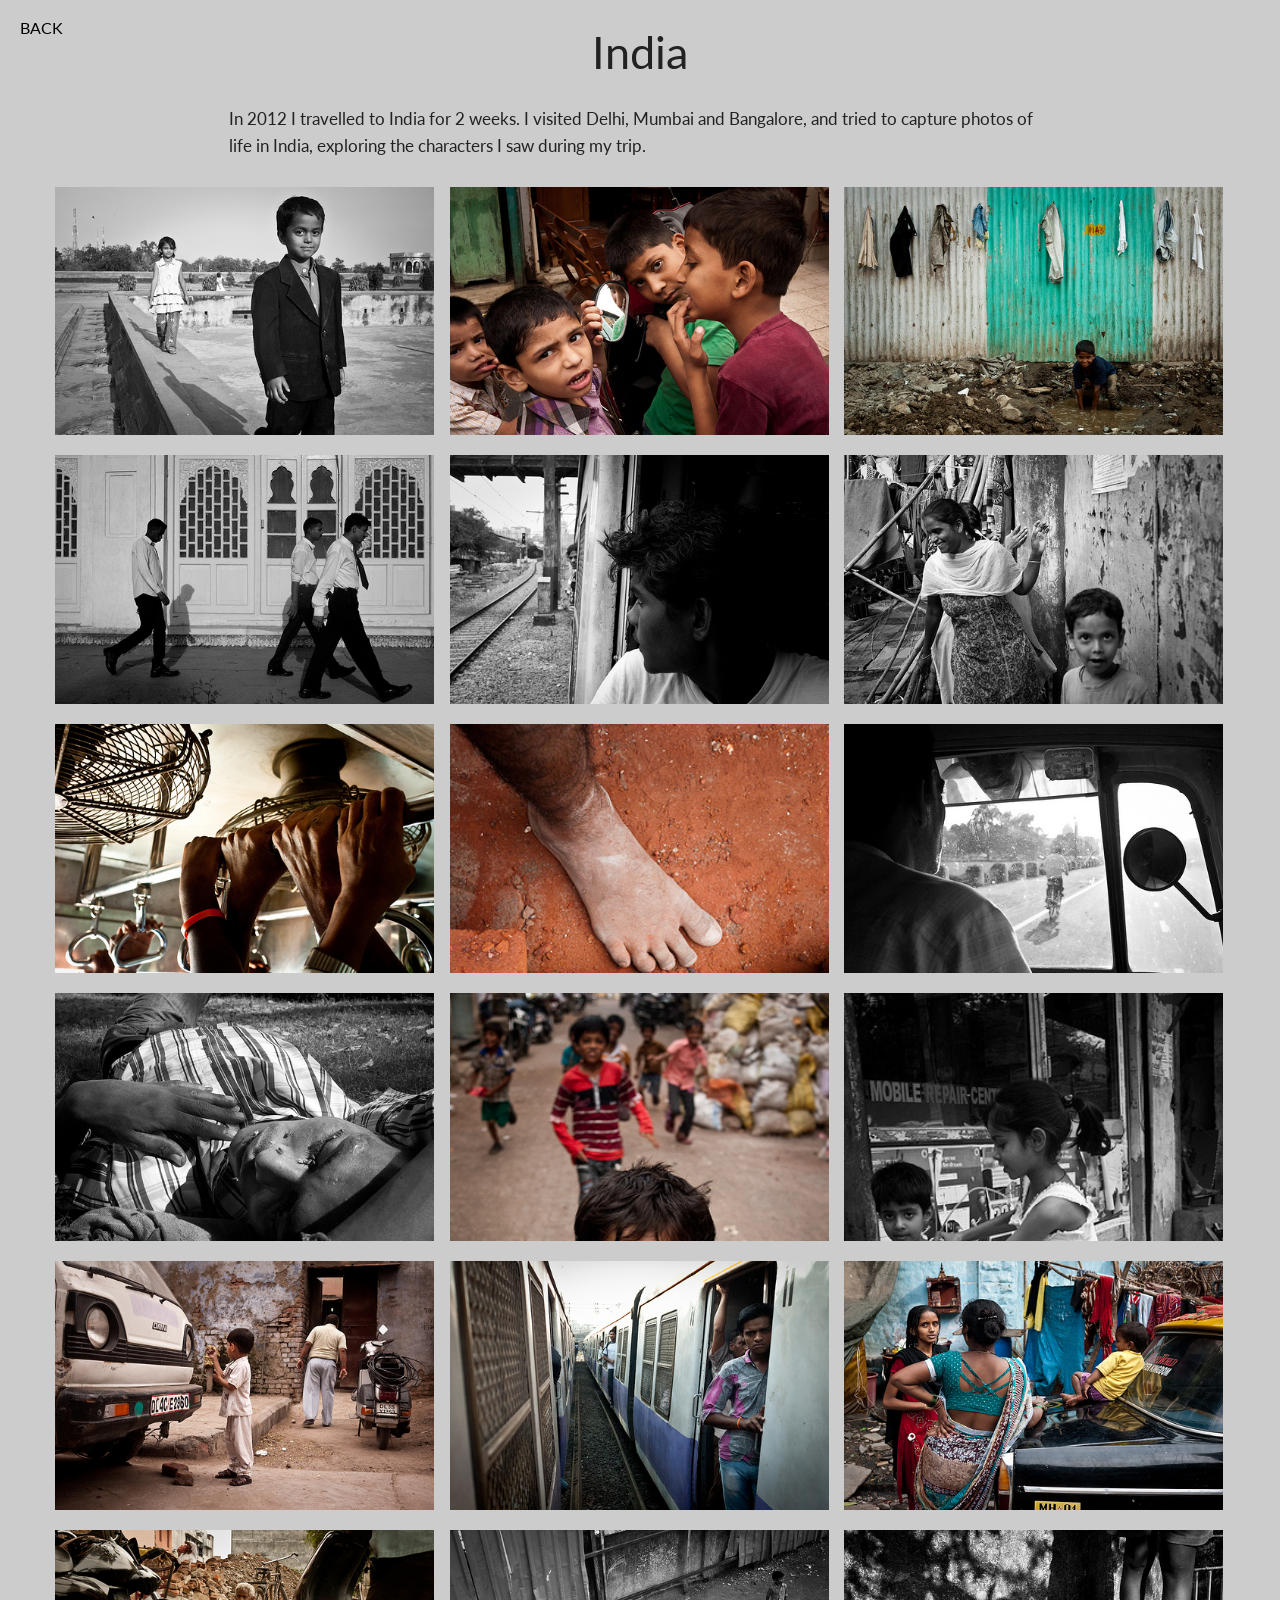
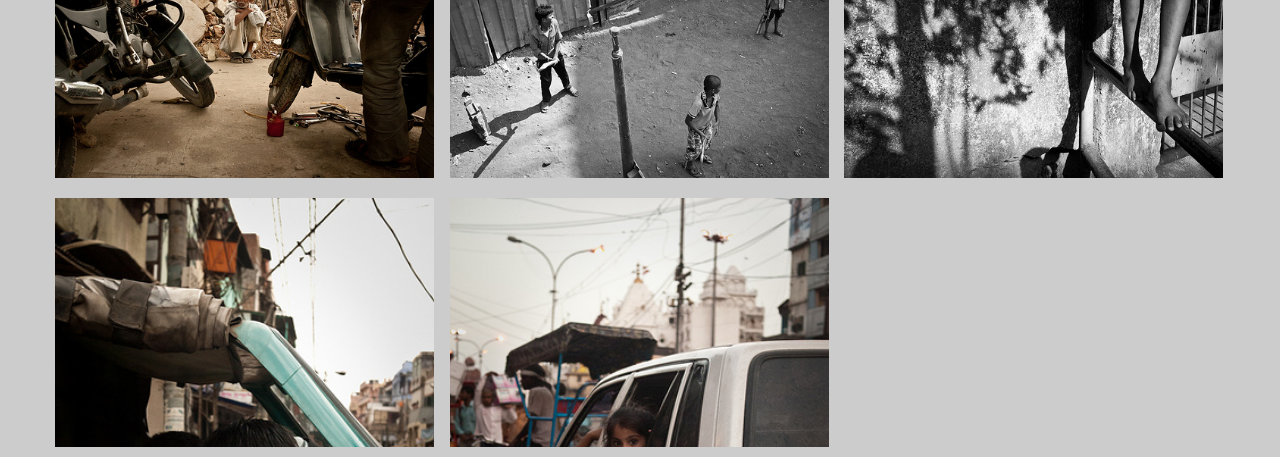
==== commit 9826d8fd: "spelling stuff" ====
--- a/www/gallery/India/index.html
+++ b/www/gallery/India/index.html
@@ -34,7 +34,7 @@
             </div>
             <a class="back-link" href="/#projects">BACK</a>
             <p class="columns small-11 small-centered medium-10 large-8">
-                In 2012 I travelled to India for 2 weeks, I visited Delhi, Mumbai and Bangalore. I aimed to caputre photos of life in India, exploring the characters I saw during my trip. 
+                In 2012 I travelled to India for 2 weeks. I visited Delhi, Mumbai and Bangalore, and tried to capture photos of life in India, exploring the characters I saw during my trip. 
             </p>
             <div class="row gallery">
                 <a href="javascript:void(0)" data-img="/India/gallery/1.jpg" class="columns small-12 medium-4 gallery-pod">
--- a/www/css/style.css
+++ b/www/css/style.css
@@ -651,20 +651,24 @@
   background-color: #ccc;
   font-family: 'Lato', sans-serif;
 }
-
-/* line 8, ../../src/scss/_main.scss */
+/* line 4, ../../src/scss/_main.scss */
+#body a {
+  outline: 0;
+}
+
+/* line 10, ../../src/scss/_main.scss */
 .row.full-width {
   width: 100%;
   max-width: 100%;
 }
 
-/* line 13, ../../src/scss/_main.scss */
+/* line 15, ../../src/scss/_main.scss */
 .row.centered {
   display: block;
   margin: 0 auto;
 }
 
-/* line 18, ../../src/scss/_main.scss */
+/* line 20, ../../src/scss/_main.scss */
 .fade-content {
   width: 100%;
   height: 100%;
@@ -673,24 +677,24 @@
   background-color: #333;
 }
 
-/* line 26, ../../src/scss/_main.scss */
+/* line 28, ../../src/scss/_main.scss */
 .fade {
   opacity: 0;
 }
 
-/* line 29, ../../src/scss/_main.scss */
+/* line 31, ../../src/scss/_main.scss */
 .hidden {
   display: none;
 }
 
-/* line 34, ../../src/scss/_main.scss */
+/* line 36, ../../src/scss/_main.scss */
 .fader {
   transition: opacity .5s ease-in-out;
   -moz-transition: opacity .5s ease-in-out;
   -webkit-transition: opacity .5s ease-in-out;
 }
 
-/* line 41, ../../src/scss/_main.scss */
+/* line 43, ../../src/scss/_main.scss */
 .grey-cover {
   position: absolute;
   top: 0;
@@ -703,7 +707,7 @@
   z-index: 2;
 }
 
-/* line 53, ../../src/scss/_main.scss */
+/* line 55, ../../src/scss/_main.scss */
 .popup-img {
   position: absolute;
   display: block;
@@ -719,7 +723,7 @@
   background-size: contain;
 }
 
-/* line 68, ../../src/scss/_main.scss */
+/* line 70, ../../src/scss/_main.scss */
 .top-grey {
   position: absolute;
   background-color: #333;
@@ -730,7 +734,7 @@
   z-index: 0;
 }
 
-/* line 78, ../../src/scss/_main.scss */
+/* line 80, ../../src/scss/_main.scss */
 .container {
   position: absolute;
   left: 0;
@@ -739,37 +743,37 @@
   max-width: 1535px;
 }
 
-/* line 87, ../../src/scss/_main.scss */
+/* line 89, ../../src/scss/_main.scss */
 .nav-top-section {
   background-color: #333;
 }
-/* line 89, ../../src/scss/_main.scss */
+/* line 91, ../../src/scss/_main.scss */
 .nav-top-section .navtop {
   background-color: #ccc;
   height: 15px;
 }
 
-/* line 96, ../../src/scss/_main.scss */
+/* line 98, ../../src/scss/_main.scss */
 .nav-row .nav {
   display: block;
   padding: 15px 0 0 15px;
 }
-/* line 100, ../../src/scss/_main.scss */
+/* line 102, ../../src/scss/_main.scss */
 .nav-row .nav .mobile-menu-trigger {
   display: none;
 }
-/* line 104, ../../src/scss/_main.scss */
+/* line 106, ../../src/scss/_main.scss */
 .nav-row .nav img {
   display: block;
   width: 100%;
 }
-/* line 109, ../../src/scss/_main.scss */
+/* line 111, ../../src/scss/_main.scss */
 .nav-row .nav .home-link {
   width: 22%;
   min-width: 45px;
   display: inline-block;
 }
-/* line 117, ../../src/scss/_main.scss */
+/* line 119, ../../src/scss/_main.scss */
 .nav-row .nav ul {
   list-style-type: none;
   margin-top: 15px;
@@ -777,56 +781,57 @@
   margin-left: 0;
   padding-left: 0;
 }
-/* line 124, ../../src/scss/_main.scss */
+/* line 126, ../../src/scss/_main.scss */
 .nav-row .nav ul li {
   margin: 5px 0 0 2px;
   width: 100%;
 }
-/* line 128, ../../src/scss/_main.scss */
+/* line 130, ../../src/scss/_main.scss */
 .nav-row .nav ul li a {
   font-weight: 300;
   font-size: 20px;
   color: #333;
   text-decoration: none;
 }
-/* line 136, ../../src/scss/_main.scss */
+/* line 138, ../../src/scss/_main.scss */
 .nav-row .nav ul li a:hover {
   color: #fff;
 }
-/* line 142, ../../src/scss/_main.scss */
+/* line 144, ../../src/scss/_main.scss */
 .nav-row .nav .info {
   width: 100%;
   border-top: 1px solid #333;
   padding-top: 10px;
 }
-/* line 147, ../../src/scss/_main.scss */
+/* line 149, ../../src/scss/_main.scss */
 .nav-row .nav .info p {
   font-weight: 300;
   font-size: 13px;
   color: #333;
-}
-/* line 155, ../../src/scss/_main.scss */
+  padding: 0 10px 0 0;
+}
+/* line 158, ../../src/scss/_main.scss */
 .nav-row .nav .social {
   margin: 10px 0;
   vertical-align: bottom;
 }
-/* line 158, ../../src/scss/_main.scss */
+/* line 161, ../../src/scss/_main.scss */
 .nav-row .nav .social a {
   font-weight: 900;
   font-size: 15px;
   color: #333;
   text-decoration: none;
 }
-/* line 165, ../../src/scss/_main.scss */
+/* line 168, ../../src/scss/_main.scss */
 .nav-row .nav .social a:hover {
   color: #fff;
 }
-/* line 170, ../../src/scss/_main.scss */
+/* line 173, ../../src/scss/_main.scss */
 .nav-row .nav .burger {
   display: none;
 }
 
-/* line 177, ../../src/scss/_main.scss */
+/* line 180, ../../src/scss/_main.scss */
 .loader {
   background-image: url("../img/load.gif");
   background-position: center 40%;
@@ -834,13 +839,13 @@
   background-repeat: no-repeat;
 }
 
-/* line 184, ../../src/scss/_main.scss */
+/* line 187, ../../src/scss/_main.scss */
 .content-container {
   position: relative;
   padding: 0 !important;
   min-height: 300px;
 }
-/* line 191, ../../src/scss/_main.scss */
+/* line 194, ../../src/scss/_main.scss */
 .content-container .page-title {
   padding-left: 20px;
   padding-top: 20px;
@@ -849,7 +854,7 @@
   font-weight: 100;
   margin: 0;
 }
-/* line 199, ../../src/scss/_main.scss */
+/* line 202, ../../src/scss/_main.scss */
 .content-container p {
   padding-left: 20px;
   color: #fff;
@@ -857,17 +862,18 @@
   font-size: 16px;
   font-weight: 300;
   margin-bottom: 30px;
-}
-/* line 209, ../../src/scss/_main.scss */
+  line-height: 1.6em;
+}
+/* line 213, ../../src/scss/_main.scss */
 .content-container a {
   color: #ff7700;
   text-decoration: none;
 }
-/* line 214, ../../src/scss/_main.scss */
+/* line 218, ../../src/scss/_main.scss */
 .content-container a:hover {
   color: #fff;
 }
-/* line 218, ../../src/scss/_main.scss */
+/* line 222, ../../src/scss/_main.scss */
 .content-container .home-page {
   display: block;
   position: relative;
@@ -877,7 +883,7 @@
   background-position: center top;
   background-size: contain;
 }
-/* line 228, ../../src/scss/_main.scss */
+/* line 232, ../../src/scss/_main.scss */
 .content-container .home-page .loader {
   width: 31px;
   position: absolute;
@@ -886,19 +892,19 @@
   top: 30%;
   opacity: 0.8;
 }
-/* line 238, ../../src/scss/_main.scss */
+/* line 242, ../../src/scss/_main.scss */
 .content-container .page {
   background-color: #333;
 }
-/* line 242, ../../src/scss/_main.scss */
+/* line 246, ../../src/scss/_main.scss */
 .content-container .content-container {
   width: 100%;
 }
-/* line 246, ../../src/scss/_main.scss */
+/* line 250, ../../src/scss/_main.scss */
 .content-container img {
   width: 100%;
 }
-/* line 250, ../../src/scss/_main.scss */
+/* line 254, ../../src/scss/_main.scss */
 .content-container .left {
   position: absolute;
   top: 0;
@@ -908,7 +914,7 @@
   background: url("../img/naked-arrow-left.png") no-repeat center 40%;
   background-size: 90%;
 }
-/* line 260, ../../src/scss/_main.scss */
+/* line 264, ../../src/scss/_main.scss */
 .content-container .right {
   position: absolute;
   top: 0;
@@ -918,33 +924,33 @@
   background: url("../img/naked-arrow-right.png") no-repeat center 40%;
   background-size: 90%;
 }
-/* line 270, ../../src/scss/_main.scss */
+/* line 274, ../../src/scss/_main.scss */
 .content-container .left:hover {
   opacity: 0.8;
 }
-/* line 274, ../../src/scss/_main.scss */
+/* line 278, ../../src/scss/_main.scss */
 .content-container .right:hover {
   opacity: 0.8;
 }
-/* line 278, ../../src/scss/_main.scss */
+/* line 282, ../../src/scss/_main.scss */
 .content-container .archive-page {
   position: relative;
 }
-/* line 280, ../../src/scss/_main.scss */
+/* line 284, ../../src/scss/_main.scss */
 .content-container .archive-page .archive-row {
   margin: 0;
   width: 100%;
   padding-bottom: 30px;
 }
-/* line 284, ../../src/scss/_main.scss */
+/* line 288, ../../src/scss/_main.scss */
 .content-container .archive-page .archive-row [class*="column"] + [class*="column"]:last-child {
   float: left;
 }
-/* line 288, ../../src/scss/_main.scss */
+/* line 292, ../../src/scss/_main.scss */
 .content-container .archive-page .archive-image-wrap {
   background-color: transparent;
 }
-/* line 291, ../../src/scss/_main.scss */
+/* line 295, ../../src/scss/_main.scss */
 .content-container .archive-page .archive-image-wrap img {
   width: 100%;
   margin: 25px 0 0;
@@ -952,15 +958,15 @@
   -moz-border-radius: 8px;
   border-radius: 8px;
 }
-/* line 300, ../../src/scss/_main.scss */
+/* line 304, ../../src/scss/_main.scss */
 .content-container .archive-page .archive-thumb {
   border: 2px solid transparent;
 }
-/* line 303, ../../src/scss/_main.scss */
+/* line 307, ../../src/scss/_main.scss */
 .content-container .archive-page .archive-thumb:hover {
   border: 2px solid #ff7700;
 }
-/* line 308, ../../src/scss/_main.scss */
+/* line 312, ../../src/scss/_main.scss */
 .content-container .archive-page .archive-next-button {
   display: inline-block;
   width: 45%;
@@ -969,7 +975,7 @@
   padding-top: 10px;
   font-size: 20px;
 }
-/* line 317, ../../src/scss/_main.scss */
+/* line 321, ../../src/scss/_main.scss */
 .content-container .archive-page .archive-previous-button {
   display: inline-block;
   width: 45%;
@@ -978,7 +984,7 @@
   padding-top: 10px;
   font-size: 20px;
 }
-/* line 327, ../../src/scss/_main.scss */
+/* line 331, ../../src/scss/_main.scss */
 .content-container .archive-page .archive-buttons-holder {
   position: absolute;
   top: 30px;
@@ -987,7 +993,7 @@
   max-width: 550px;
   height: 55px;
 }
-/* line 336, ../../src/scss/_main.scss */
+/* line 340, ../../src/scss/_main.scss */
 .content-container .archive-page .archive-button {
   text-decoration: none;
   background-color: transparent;
@@ -1004,23 +1010,23 @@
   -ms-transition: all 250ms linear;
   transition: all 250ms linear;
 }
-/* line 353, ../../src/scss/_main.scss */
+/* line 357, ../../src/scss/_main.scss */
 .content-container .archive-page .archive-button:hover {
   background-color: #555;
 }
 
-/* line 361, ../../src/scss/_main.scss */
+/* line 365, ../../src/scss/_main.scss */
 .project-row {
   width: 95% !important;
   margin: 0 auto !important;
   margin-top: 30px !important;
 }
-/* line 365, ../../src/scss/_main.scss */
+/* line 369, ../../src/scss/_main.scss */
 .project-row [class*="column"] + [class*="column"]:last-child {
   float: left;
 }
 
-/* line 371, ../../src/scss/_main.scss */
+/* line 375, ../../src/scss/_main.scss */
 .page-subheader {
   position: absolute;
   left: 0;
@@ -1033,7 +1039,7 @@
   margin-bottom: 10px;
 }
 
-/* line 384, ../../src/scss/_main.scss */
+/* line 388, ../../src/scss/_main.scss */
 .project-pod {
   border: 2px solid transparent;
   margin-bottom: 10px;
@@ -1044,7 +1050,7 @@
   height: 0;
   padding-bottom: 30%;
 }
-/* line 394, ../../src/scss/_main.scss */
+/* line 398, ../../src/scss/_main.scss */
 .project-pod img {
   position: absolute;
   top: 10px;
@@ -1053,18 +1059,18 @@
   margin-left: -48%;
 }
 
-/* line 404, ../../src/scss/_main.scss */
+/* line 408, ../../src/scss/_main.scss */
 .project-pod:hover {
   border: 2px solid #ff7700;
 }
 
-/* line 409, ../../src/scss/_main.scss */
+/* line 413, ../../src/scss/_main.scss */
 #gallery {
   background-color: #ccc;
   font-family: 'Lato', sans-serif;
   display: block;
 }
-/* line 414, ../../src/scss/_main.scss */
+/* line 418, ../../src/scss/_main.scss */
 #gallery .gallery {
   display: block;
   width: 100%;
@@ -1072,22 +1078,22 @@
   max-width: 1200px;
   padding-right: 1em;
 }
-/* line 420, ../../src/scss/_main.scss */
+/* line 424, ../../src/scss/_main.scss */
 #gallery .gallery [class*="column"] + [class*="column"]:last-child {
   float: left;
 }
-/* line 424, ../../src/scss/_main.scss */
+/* line 428, ../../src/scss/_main.scss */
 #gallery h1 {
   font-size: 45px;
   font-weight: 400;
   text-align: center;
 }
-/* line 430, ../../src/scss/_main.scss */
+/* line 434, ../../src/scss/_main.scss */
 #gallery p {
   line-height: 1.6em;
   font-size: 17px;
 }
-/* line 435, ../../src/scss/_main.scss */
+/* line 439, ../../src/scss/_main.scss */
 #gallery .gallery-pod {
   margin: 10px 0;
   position: relative;
@@ -1095,7 +1101,7 @@
   padding-bottom: 21%;
   overflow: hidden;
 }
-/* line 442, ../../src/scss/_main.scss */
+/* line 446, ../../src/scss/_main.scss */
 #gallery .gallery-pod img {
   position: absolute;
   top: 0;
@@ -1104,7 +1110,7 @@
   display: block;
   margin: 0 auto;
 }
-/* line 452, ../../src/scss/_main.scss */
+/* line 456, ../../src/scss/_main.scss */
 #gallery .back-link {
   position: absolute;
   left: 20px;
@@ -1113,11 +1119,11 @@
   color: #000;
   z-index: 1;
 }
-/* line 461, ../../src/scss/_main.scss */
+/* line 465, ../../src/scss/_main.scss */
 #gallery .back-link:hover {
   color: #ff7700;
 }
-/* line 465, ../../src/scss/_main.scss */
+/* line 469, ../../src/scss/_main.scss */
 #gallery .gallery-grey {
   position: fixed;
   top: 0;
@@ -1129,7 +1135,7 @@
   display: block;
   z-index: 2;
 }
-/* line 477, ../../src/scss/_main.scss */
+/* line 481, ../../src/scss/_main.scss */
 #gallery .gallery-popup-img {
   position: fixed;
   display: block;
@@ -1143,7 +1149,7 @@
   background-repeat: no-repeat;
   background-size: contain;
 }
-/* line 491, ../../src/scss/_main.scss */
+/* line 495, ../../src/scss/_main.scss */
 #gallery .body-limit {
   max-height: 100%;
 }
@@ -1363,25 +1369,13 @@
   border-radius: 8px;
 }
 /* line 221, ../../src/scss/_uploads.scss */
-#uploads .image-block .portfolio-block {
-  width: 100%;
-  display: block;
-  height: 15px;
-  margin: 5px 0 10px;
-}
-/* line 228, ../../src/scss/_uploads.scss */
-#uploads .image-block .portfolio {
-  float: left;
-  display: inline-block;
-}
-/* line 233, ../../src/scss/_uploads.scss */
 #uploads .image-block h3 {
   display: inline-block;
   color: #fff;
   float: right;
   margin: -4px 0 0;
 }
-/* line 240, ../../src/scss/_uploads.scss */
+/* line 228, ../../src/scss/_uploads.scss */
 #uploads .image-block a {
   display: inline-block;
   width: 40px;
@@ -1389,23 +1383,23 @@
   opacity: 0.6;
   margin-top: 10px;
 }
-/* line 248, ../../src/scss/_uploads.scss */
+/* line 236, ../../src/scss/_uploads.scss */
 #uploads .image-block a:hover {
   opacity: 1;
 }
-/* line 252, ../../src/scss/_uploads.scss */
+/* line 240, ../../src/scss/_uploads.scss */
 #uploads .image-block .save {
   background: url(../img/save.png) no-repeat top left;
   float: left;
   margin-left: 10%;
 }
-/* line 258, ../../src/scss/_uploads.scss */
+/* line 246, ../../src/scss/_uploads.scss */
 #uploads .image-block .delete {
   background: url(../img/delete.png) no-repeat top left;
   float: right;
   margin-right: 10%;
 }
-/* line 266, ../../src/scss/_uploads.scss */
+/* line 254, ../../src/scss/_uploads.scss */
 #uploads .grey {
   position: absolute;
   height: 1000px;
@@ -1417,7 +1411,7 @@
   z-index: 2;
   display: block;
 }
-/* line 279, ../../src/scss/_uploads.scss */
+/* line 267, ../../src/scss/_uploads.scss */
 #uploads .popup {
   position: fixed;
   top: 5%;
@@ -1433,7 +1427,7 @@
   padding-top: 25px;
   position: relative;
 }
-/* line 293, ../../src/scss/_uploads.scss */
+/* line 281, ../../src/scss/_uploads.scss */
 #uploads .popup h2 {
   font-family: 'Lato', sans-serif;
   font-weight: 400;
@@ -1442,7 +1436,7 @@
   text-align: center;
   margin-bottom: 10px;
 }
-/* line 302, ../../src/scss/_uploads.scss */
+/* line 290, ../../src/scss/_uploads.scss */
 #uploads .popup h3 {
   font-family: 'Lato', sans-serif;
   font-weight: 400;
@@ -1453,14 +1447,14 @@
   display: inline-block;
   padding-right: 5px;
 }
-/* line 313, ../../src/scss/_uploads.scss */
+/* line 301, ../../src/scss/_uploads.scss */
 #uploads .popup span {
   font-family: 'Lato', sans-serif;
   font-weight: 400;
   font-size: 12px;
   display: inline-block;
 }
-/* line 322, ../../src/scss/_uploads.scss */
+/* line 310, ../../src/scss/_uploads.scss */
 #uploads .popup-thumb {
   margin: 0 auto;
   display: block;
@@ -1468,7 +1462,7 @@
   -moz-border-radius: 8px;
   border-radius: 8px;
 }
-/* line 330, ../../src/scss/_uploads.scss */
+/* line 318, ../../src/scss/_uploads.scss */
 #uploads .popup-confirm {
   background: url(../img/save.png) no-repeat top left;
   margin-left: 20px;
@@ -1476,7 +1470,7 @@
   height: 40px;
   display: inline-block;
 }
-/* line 338, ../../src/scss/_uploads.scss */
+/* line 326, ../../src/scss/_uploads.scss */
 #uploads .popup-cancel {
   background: url(../img/delete.png) no-repeat top left;
   margin-left: 172px;
@@ -1484,7 +1478,7 @@
   height: 40px;
   display: inline-block;
 }
-/* line 346, ../../src/scss/_uploads.scss */
+/* line 334, ../../src/scss/_uploads.scss */
 #uploads .popup-buttons {
   margin: 20px 0;
 }
@@ -1558,20 +1552,25 @@
   }
 
   /* line 71, ../../src/scss/_media.scss */
+  .container {
+    padding-bottom: 30px;
+  }
+
+  /* line 75, ../../src/scss/_media.scss */
   .mobile-hidden {
     display: none;
   }
 
-  /* line 75, ../../src/scss/_media.scss */
+  /* line 79, ../../src/scss/_media.scss */
   .mobile-fade {
     opacity: 0;
   }
 
-  /* line 80, ../../src/scss/_media.scss */
+  /* line 84, ../../src/scss/_media.scss */
   .nav-row .nav {
     padding: 0;
   }
-  /* line 84, ../../src/scss/_media.scss */
+  /* line 88, ../../src/scss/_media.scss */
   .nav-row .nav .mobile-menu-trigger {
     font-family: 'Lato', sans-serif;
     font-weight: 900;
@@ -1582,24 +1581,24 @@
     display: inline-block;
     text-decoration: none;
   }
-  /* line 95, ../../src/scss/_media.scss */
+  /* line 99, ../../src/scss/_media.scss */
   .nav-row .nav img {
     width: 50px;
     padding: 5px;
   }
-  /* line 100, ../../src/scss/_media.scss */
+  /* line 104, ../../src/scss/_media.scss */
   .nav-row .nav .home-link {
     width: 30%;
     display: inline-block;
   }
-  /* line 105, ../../src/scss/_media.scss */
+  /* line 109, ../../src/scss/_media.scss */
   .nav-row .nav .mobile-menu {
     position: absolute;
     right: -57px;
     top: 54px;
     z-index: -1;
   }
-  /* line 111, ../../src/scss/_media.scss */
+  /* line 115, ../../src/scss/_media.scss */
   .nav-row .nav .mobile-menu .mobile-home {
     width: 40px;
     height: 40px;
@@ -1607,20 +1606,20 @@
     background: url("../img/logosmall.png") no-repeat center top;
     background-size: 100%;
   }
-  /* line 122, ../../src/scss/_media.scss */
+  /* line 126, ../../src/scss/_media.scss */
   .nav-row .nav ul {
     position: absolute;
     left: 0;
     top: 35px;
     z-index: -1;
   }
-  /* line 129, ../../src/scss/_media.scss */
+  /* line 133, ../../src/scss/_media.scss */
   .nav-row .nav ul li {
     display: block;
     margin: 10px 0 0 2px;
     width: 100%;
   }
-  /* line 134, ../../src/scss/_media.scss */
+  /* line 138, ../../src/scss/_media.scss */
   .nav-row .nav ul li a {
     font-family: 'Lato', sans-serif;
     font-weight: 300;
@@ -1633,33 +1632,43 @@
     -ms-text-size-adjust: 100%;
     text-rendering: geometricPrecision;
   }
-  /* line 146, ../../src/scss/_media.scss */
+  /* line 150, ../../src/scss/_media.scss */
   .nav-row .nav ul li a:hover {
     color: #333;
   }
-  /* line 149, ../../src/scss/_media.scss */
+  /* line 153, ../../src/scss/_media.scss */
   .nav-row .nav ul li .social {
     font-size: 15px;
     font-weight: 600;
   }
-  /* line 153, ../../src/scss/_media.scss */
+  /* line 157, ../../src/scss/_media.scss */
   .nav-row .nav ul li .social:hover {
     color: #000;
   }
-  /* line 159, ../../src/scss/_media.scss */
+  /* line 163, ../../src/scss/_media.scss */
   .nav-row .nav .info {
-    display: none;
-  }
-
-  /* line 168, ../../src/scss/_media.scss */
+    position: fixed;
+    padding-left: 10px;
+    bottom: 0;
+    z-index: 10;
+    background-color: #666;
+    padding-top: 0;
+  }
+  /* line 170, ../../src/scss/_media.scss */
+  .nav-row .nav .info p {
+    color: #fff;
+    font-size: 15px;
+  }
+
+  /* line 182, ../../src/scss/_media.scss */
   .content-container {
     background-color: transparent;
   }
-  /* line 171, ../../src/scss/_media.scss */
+  /* line 185, ../../src/scss/_media.scss */
   .content-container .page-title {
     font-size: 30px;
   }
-  /* line 176, ../../src/scss/_media.scss */
+  /* line 190, ../../src/scss/_media.scss */
   .content-container p {
     padding-left: 20px;
     color: #fff;
@@ -1669,17 +1678,17 @@
     font-weight: 300;
     margin-bottom: 20px;
   }
-  /* line 187, ../../src/scss/_media.scss */
+  /* line 201, ../../src/scss/_media.scss */
   .content-container .portrait {
     max-width: 640px;
   }
-  /* line 190, ../../src/scss/_media.scss */
+  /* line 204, ../../src/scss/_media.scss */
   .content-container .home-page {
     overflow: visible;
     background-size: 100%;
     padding-bottom: 150%;
   }
-  /* line 196, ../../src/scss/_media.scss */
+  /* line 210, ../../src/scss/_media.scss */
   .content-container .left {
     position: absolute;
     top: -51px;
@@ -1689,11 +1698,11 @@
     height: 50px;
     background: url("../img/naked-arrow-left.png") no-repeat left center;
   }
-  /* line 205, ../../src/scss/_media.scss */
+  /* line 219, ../../src/scss/_media.scss */
   .content-container .left:hover {
     opacity: 1;
   }
-  /* line 209, ../../src/scss/_media.scss */
+  /* line 223, ../../src/scss/_media.scss */
   .content-container .right {
     position: absolute;
     top: -51px;
@@ -1703,41 +1712,41 @@
     height: 50px;
     background: url("../img/naked-arrow-right.png") no-repeat right center;
   }
-  /* line 218, ../../src/scss/_media.scss */
+  /* line 232, ../../src/scss/_media.scss */
   .content-container .right:hover {
     opacity: 1;
   }
-  /* line 223, ../../src/scss/_media.scss */
+  /* line 237, ../../src/scss/_media.scss */
   .content-container .archive-page .archive-buttons-holder {
     top: 14px;
   }
-  /* line 226, ../../src/scss/_media.scss */
+  /* line 240, ../../src/scss/_media.scss */
   .content-container .archive-page .archive-button:hover {
     background-color: transparent;
   }
 
-  /* line 235, ../../src/scss/_media.scss */
+  /* line 249, ../../src/scss/_media.scss */
   #uploads .upload-link {
     font-size: 25px;
     padding-top: 36px;
   }
 
-  /* line 242, ../../src/scss/_media.scss */
+  /* line 256, ../../src/scss/_media.scss */
   .page-subheader {
     font-size: 20px;
   }
 
-  /* line 246, ../../src/scss/_media.scss */
+  /* line 260, ../../src/scss/_media.scss */
   .project-pod {
     padding-bottom: 45%;
   }
 
-  /* line 251, ../../src/scss/_media.scss */
+  /* line 265, ../../src/scss/_media.scss */
   .project-pod:hover {
     border: 2px solid transparent;
   }
 
-  /* line 257, ../../src/scss/_media.scss */
+  /* line 271, ../../src/scss/_media.scss */
   #gallery .gallery-pod {
     padding-bottom: 63%;
   }
